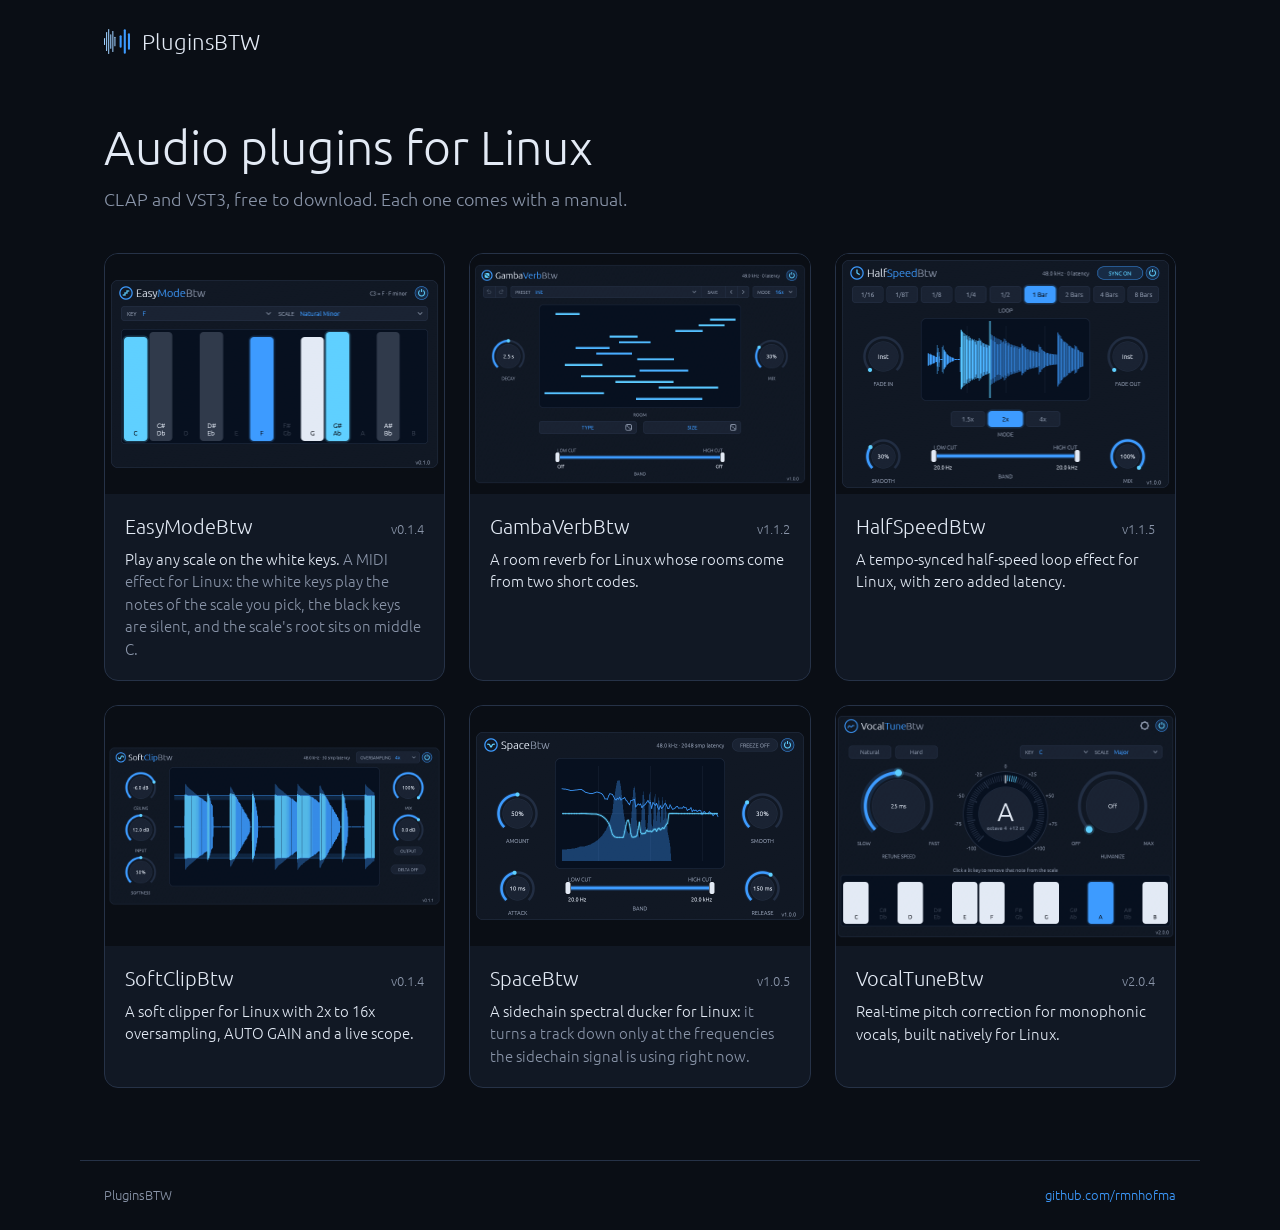
==== index.html @ 7d35f68c "PluginsBTW site, generated from the public release repositories An overview and a page per plugin, w" ====
<!doctype html>
<html lang="en">
<head>
<meta charset="utf-8">
<meta name="viewport" content="width=device-width, initial-scale=1">
<title>PluginsBTW: audio plugins for Linux</title>
<meta name="description" content="Audio plugins for Linux. CLAP and VST3, free to download.">
<meta property="og:title" content="PluginsBTW: audio plugins for Linux">
<meta property="og:description" content="Audio plugins for Linux. CLAP and VST3, free to download.">
<meta property="og:url" content="https://rmnhofma.github.io/">
<meta property="og:image" content="https://rmnhofma.github.io/assets/logo.svg">
<meta name="theme-color" content="#0a0e15">
<link rel="icon" type="image/svg+xml" href="assets/logo.svg">
<link rel="stylesheet" href="assets/site.css">
</head>
<body>
<header class="site-header">
  <a class="brand" href="./"><img src="assets/logo-mark.svg" alt="" width="26" height="25">PluginsBTW</a>
</header>
<main>

<section class="intro">
  <h1>Audio plugins for Linux</h1>
  <p>CLAP and VST3, free to download. Each one comes with a manual.</p>
</section>
<ul class="cards">

  <li class="card">
    <a href="plugins/easymodebtw/">
      <img src="plugins/easymodebtw/images/screenshot.png" alt="EasyModeBtw in F minor, with E3 and G3 held: they sound as Ab3 and C4" width="680" height="400" >
      <span class="card-text">
        <span class="card-title"><span class="card-name">EasyModeBtw</span><span class="version">v0.1.4</span></span>
        <span class="card-summary"><strong>Play any scale on the white keys.</strong> A MIDI effect for Linux: the white keys play the
notes of the scale you pick, the black keys are silent, and the scale's root sits on middle C.</span>
      </span>
    </a>
  </li>

  <li class="card">
    <a href="plugins/gambaverbbtw/">
      <img src="plugins/gambaverbbtw/images/screenshot.png" alt="GambaVerbBtw with a drum loop playing: the Init room, DECAY 2.5 s, MIX 30%" width="840" height="564" loading="lazy">
      <span class="card-text">
        <span class="card-title"><span class="card-name">GambaVerbBtw</span><span class="version">v1.1.2</span></span>
        <span class="card-summary"><strong>A room reverb for Linux whose rooms come from two short codes.</strong></span>
      </span>
    </a>
  </li>

  <li class="card">
    <a href="plugins/halfspeedbtw/">
      <img src="plugins/halfspeedbtw/images/screenshot.png" alt="HalfSpeedBtw slowing down a drum loop: 1 bar, 2x" width="680" height="480" loading="lazy">
      <span class="card-text">
        <span class="card-title"><span class="card-name">HalfSpeedBtw</span><span class="version">v1.1.5</span></span>
        <span class="card-summary"><strong>A tempo-synced half-speed loop effect for Linux, with zero added latency.</strong></span>
      </span>
    </a>
  </li>

  <li class="card">
    <a href="plugins/softclipbtw/">
      <img src="plugins/softclipbtw/images/screenshot.png" alt="SoftClipBtw clipping a drum loop: input +12 dB, ceiling -6 dB, softness 50%, 4x" width="900" height="440" loading="lazy">
      <span class="card-text">
        <span class="card-title"><span class="card-name">SoftClipBtw</span><span class="version">v0.1.4</span></span>
        <span class="card-summary"><strong>A soft clipper for Linux with 2x to 16x oversampling, AUTO GAIN and a live scope.</strong></span>
      </span>
    </a>
  </li>

  <li class="card">
    <a href="plugins/spacebtw/">
      <img src="plugins/spacebtw/images/screenshot.png" alt="SpaceBtw carving room for a sidechained tone out of a pad" width="680" height="400" loading="lazy">
      <span class="card-text">
        <span class="card-title"><span class="card-name">SpaceBtw</span><span class="version">v1.0.5</span></span>
        <span class="card-summary"><strong>A sidechain spectral ducker for Linux:</strong> it turns a track down only at the frequencies the
sidechain signal is using right now.</span>
      </span>
    </a>
  </li>

  <li class="card">
    <a href="plugins/vocaltunebtw/">
      <img src="plugins/vocaltunebtw/images/note.png" alt="VocalTuneBtw correcting an A that is 12 cents sharp" width="760" height="504" loading="lazy">
      <span class="card-text">
        <span class="card-title"><span class="card-name">VocalTuneBtw</span><span class="version">v2.0.4</span></span>
        <span class="card-summary"><strong>Real-time pitch correction for monophonic vocals, built natively for Linux.</strong></span>
      </span>
    </a>
  </li>

</ul>

</main>
<footer class="site-footer">
  <span>PluginsBTW</span>
  <a href="https://github.com/rmnhofma">github.com/rmnhofma</a>
</footer>
</body>
</html>
---- assets/site.css ----
/* PluginsBTW UI on the web. The tokens are from FrameworkBtw's docs/design/tokens.json;
   the type sizes above 13px are the site's own, for reading at length. */
:root {
  color-scheme: dark;
  --background: #0a0e15;
  --surface: #111824;
  --raised: #1a2333;
  --raised-hover: #222e43;
  --edge: #263247;
  --display: #07101f;
  --accent: #3d9bff;
  --accent-halo-strong: #3d9bff2e;
  --glow: #5fd0ff;
  --text: #e3eaf5;
  --text-dim: #8a95a9;
  --radius-control: 7px;
  --radius-display: 12px;
  --radius-panel: 14px;
  --font-sans: "Ubuntu", sans-serif;
  --font-mono: ui-monospace, "DejaVu Sans Mono", monospace;
  --page: 1120px;
}

@font-face {
  font-family: "Ubuntu";
  src: url("fonts/Ubuntu-Light.ttf") format("truetype");
  font-weight: 300;
  font-display: swap;
}

* { box-sizing: border-box; }

body {
  margin: 0;
  background: var(--background);
  color: var(--text);
  font: 300 16px/1.6 var(--font-sans);
}

main, .site-header, .site-footer {
  max-width: var(--page);
  margin: 0 auto;
  padding-inline: 24px;
}

img { display: block; max-width: 100%; height: auto; }
a { color: var(--accent); text-decoration: none; }
a:hover { color: var(--glow); }
:focus-visible { outline: 2px solid var(--glow); outline-offset: 2px; }
strong { font-weight: 700; }
h1, h2, h3 { font-weight: 300; line-height: 1.25; }

.site-header { padding-block: 24px; }
.brand {
  display: inline-flex;
  align-items: center;
  gap: 12px;
  color: var(--text);
  font-size: 22px;
}
.brand:hover { color: var(--text); }

.site-footer {
  display: flex;
  flex-wrap: wrap;
  justify-content: space-between;
  gap: 8px 24px;
  margin-top: 72px;
  padding-block: 24px;
  border-top: 1px solid var(--edge);
  color: var(--text-dim);
  font-size: 13px;
}

.version { color: var(--text-dim); font-size: 13px; white-space: nowrap; }

/* Overview */
.intro { padding-block: 32px 40px; }
.intro h1 { margin: 0 0 8px; font-size: clamp(32px, 6vw, 48px); }
.intro p { margin: 0; color: var(--text-dim); font-size: 18px; }

.cards {
  display: grid;
  grid-template-columns: repeat(auto-fill, minmax(min(320px, 100%), 1fr));
  gap: 24px;
  margin: 0;
  padding: 0;
  list-style: none;
}
.card {
  background: var(--surface);
  border: 1px solid var(--edge);
  border-radius: var(--radius-panel);
  overflow: hidden;
}
.card:hover { background: var(--raised); }
.card a { display: flex; flex-direction: column; height: 100%; color: inherit; }
.card img {
  width: 100%;
  aspect-ratio: 17 / 12;
  object-fit: contain;
  background: var(--background);
}
.card-text { display: block; padding: 16px 20px 20px; }
.card-title { display: flex; justify-content: space-between; align-items: baseline; gap: 12px; margin-bottom: 6px; }
.card-name { font-size: 20px; }
.card:hover .card-name { color: var(--glow); }
.card-summary { display: block; color: var(--text-dim); font-size: 15px; line-height: 1.5; }
.card-summary strong { color: var(--text); font-weight: 300; }

/* A plugin's page */
.back { padding-block: 4px 20px; font-size: 14px; }
.back a::before { content: "← "; }

.hero {
  display: grid;
  grid-template-columns: minmax(0, 11fr) minmax(0, 9fr);
  gap: 40px;
  align-items: center;
  padding-bottom: 48px;
}
.hero-image { width: 100%; border-radius: var(--radius-panel); }
.hero h1 { margin: 0 0 12px; font-size: clamp(32px, 5vw, 44px); }
.summary { margin: 0 0 16px; font-size: 18px; line-height: 1.5; color: var(--text-dim); }
.summary strong { color: var(--text); font-weight: 300; }
.meta { margin: 0 0 20px; color: var(--text-dim); font-size: 14px; }

.actions { display: flex; flex-wrap: wrap; gap: 12px; margin-bottom: 16px; }
.button {
  display: inline-flex;
  align-items: baseline;
  gap: 8px;
  padding: 10px 18px;
  border: 1px solid var(--edge);
  border-radius: var(--radius-control);
  background: var(--raised);
  color: var(--text);
}
.button:hover { background: var(--raised-hover); color: var(--text); }
.button-note { font-size: 13px; color: var(--text-dim); }
.button.primary {
  background: var(--accent);
  border-color: var(--accent);
  color: var(--background);
  box-shadow: 0 0 0 3px var(--accent-halo-strong);
}
.button.primary:hover { background: var(--glow); border-color: var(--glow); color: var(--background); }
.button.primary .button-note { color: var(--background); }

.links { display: flex; flex-wrap: wrap; gap: 4px 20px; margin: 0; font-size: 14px; }

.columns {
  display: grid;
  grid-template-columns: minmax(0, 1fr) 340px;
  gap: 40px;
  align-items: start;
}

.panel {
  background: var(--surface);
  border: 1px solid var(--edge);
  border-radius: var(--radius-panel);
  padding: 20px 24px;
}
.changes { position: sticky; top: 24px; max-height: calc(100vh - 48px); overflow-y: auto; font-size: 15px; }
.changes h2 { margin: 0 0 12px; font-size: 18px; }
.changes h3 { margin: 16px 0 4px; font-size: 15px; }
.changes .date { color: var(--text-dim); font-size: 13px; margin-left: 6px; }
.notes p, .notes ul { margin: 0 0 10px; }
.notes ul { padding-left: 20px; }
.changes .links { margin-bottom: 4px; }
.changes details { margin-top: 16px; padding-top: 12px; border-top: 1px solid var(--edge); }
.changes summary { cursor: pointer; color: var(--text-dim); }

.prose { min-width: 0; }
.prose > :first-child { margin-top: 0; }
.prose h2 { margin: 40px 0 12px; font-size: 26px; }
.prose li { margin-bottom: 6px; }
.prose ul { padding-left: 22px; }
code { font-family: var(--font-mono); font-size: 0.875em; }
p code, li code { padding: 1px 5px; background: var(--raised); border-radius: 4px; }
pre {
  margin: 12px 0 20px;
  padding: 14px 16px;
  overflow-x: auto;
  background: var(--display);
  border: 1px solid var(--edge);
  border-radius: var(--radius-display);
  line-height: 1.5;
}

.gallery { display: grid; grid-template-columns: repeat(auto-fill, minmax(min(280px, 100%), 1fr)); gap: 20px; }
.gallery figure { margin: 0; }
.gallery img { border-radius: var(--radius-display); }
.gallery figcaption { margin-top: 8px; color: var(--text-dim); font-size: 13px; line-height: 1.4; }

@media (max-width: 900px) {
  main, .site-header, .site-footer { padding-inline: 16px; }
  .hero, .columns { grid-template-columns: minmax(0, 1fr); }
  .hero { gap: 24px; padding-bottom: 32px; }
  .changes { position: static; max-height: none; order: -1; }
}
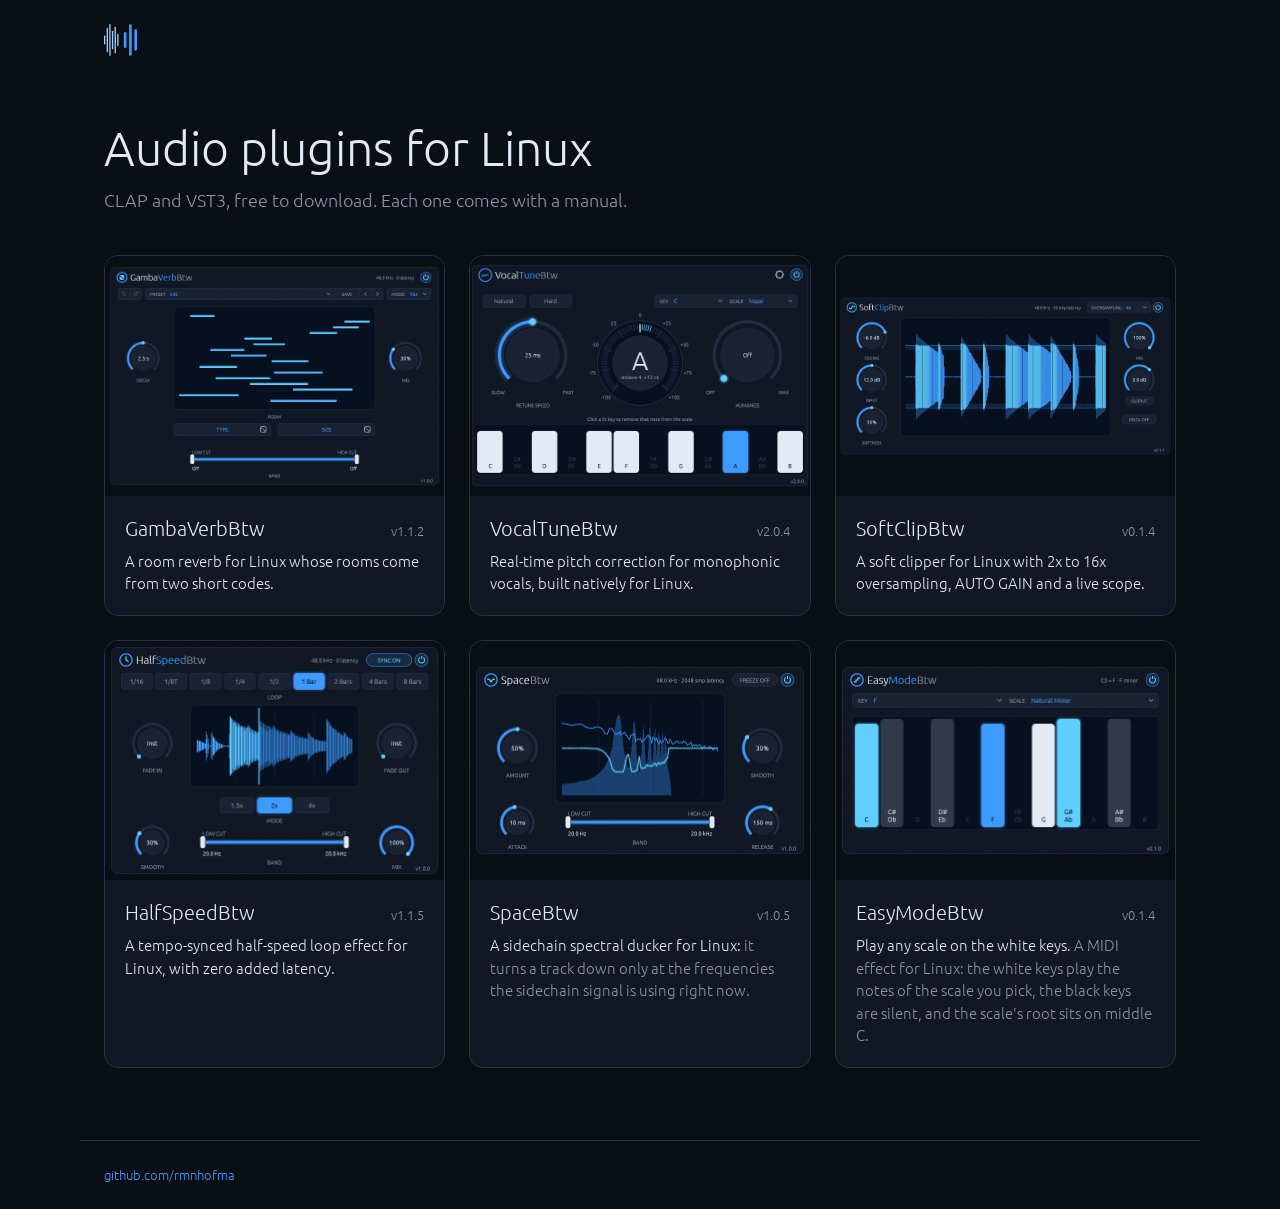
==== commit e0cf8f95: "Site: no brand name, plugins by latest release, newest first Co-Authored-By: Claude Opus 5.5 <norepl" ====
--- a/index.html
+++ b/index.html
@@ -3,9 +3,9 @@
 <head>
 <meta charset="utf-8">
 <meta name="viewport" content="width=device-width, initial-scale=1">
-<title>PluginsBTW: audio plugins for Linux</title>
+<title>Audio plugins for Linux</title>
 <meta name="description" content="Audio plugins for Linux. CLAP and VST3, free to download.">
-<meta property="og:title" content="PluginsBTW: audio plugins for Linux">
+<meta property="og:title" content="Audio plugins for Linux">
 <meta property="og:description" content="Audio plugins for Linux. CLAP and VST3, free to download.">
 <meta property="og:url" content="https://rmnhofma.github.io/">
 <meta property="og:image" content="https://rmnhofma.github.io/assets/logo.svg">
@@ -15,7 +15,7 @@
 </head>
 <body>
 <header class="site-header">
-  <a class="brand" href="./"><img src="assets/logo-mark.svg" alt="" width="26" height="25">PluginsBTW</a>
+  <a class="brand" href="./"><img src="assets/logo-mark.svg" alt="All plugins" width="33" height="32"></a>
 </header>
 <main>
 
@@ -26,22 +26,31 @@
 <ul class="cards">
 
   <li class="card">
-    <a href="plugins/easymodebtw/">
-      <img src="plugins/easymodebtw/images/screenshot.png" alt="EasyModeBtw in F minor, with E3 and G3 held: they sound as Ab3 and C4" width="680" height="400" >
+    <a href="plugins/gambaverbbtw/">
+      <img src="plugins/gambaverbbtw/images/screenshot.png" alt="GambaVerbBtw with a drum loop playing: the Init room, DECAY 2.5 s, MIX 30%" width="840" height="564" >
       <span class="card-text">
-        <span class="card-title"><span class="card-name">EasyModeBtw</span><span class="version">v0.1.4</span></span>
-        <span class="card-summary"><strong>Play any scale on the white keys.</strong> A MIDI effect for Linux: the white keys play the
-notes of the scale you pick, the black keys are silent, and the scale's root sits on middle C.</span>
+        <span class="card-title"><span class="card-name">GambaVerbBtw</span><span class="version">v1.1.2</span></span>
+        <span class="card-summary"><strong>A room reverb for Linux whose rooms come from two short codes.</strong></span>
       </span>
     </a>
   </li>
 
   <li class="card">
-    <a href="plugins/gambaverbbtw/">
-      <img src="plugins/gambaverbbtw/images/screenshot.png" alt="GambaVerbBtw with a drum loop playing: the Init room, DECAY 2.5 s, MIX 30%" width="840" height="564" loading="lazy">
+    <a href="plugins/vocaltunebtw/">
+      <img src="plugins/vocaltunebtw/images/note.png" alt="VocalTuneBtw correcting an A that is 12 cents sharp" width="760" height="504" loading="lazy">
       <span class="card-text">
-        <span class="card-title"><span class="card-name">GambaVerbBtw</span><span class="version">v1.1.2</span></span>
-        <span class="card-summary"><strong>A room reverb for Linux whose rooms come from two short codes.</strong></span>
+        <span class="card-title"><span class="card-name">VocalTuneBtw</span><span class="version">v2.0.4</span></span>
+        <span class="card-summary"><strong>Real-time pitch correction for monophonic vocals, built natively for Linux.</strong></span>
+      </span>
+    </a>
+  </li>
+
+  <li class="card">
+    <a href="plugins/softclipbtw/">
+      <img src="plugins/softclipbtw/images/screenshot.png" alt="SoftClipBtw clipping a drum loop: input +12 dB, ceiling -6 dB, softness 50%, 4x" width="900" height="440" loading="lazy">
+      <span class="card-text">
+        <span class="card-title"><span class="card-name">SoftClipBtw</span><span class="version">v0.1.4</span></span>
+        <span class="card-summary"><strong>A soft clipper for Linux with 2x to 16x oversampling, AUTO GAIN and a live scope.</strong></span>
       </span>
     </a>
   </li>
@@ -52,16 +61,6 @@
       <span class="card-text">
         <span class="card-title"><span class="card-name">HalfSpeedBtw</span><span class="version">v1.1.5</span></span>
         <span class="card-summary"><strong>A tempo-synced half-speed loop effect for Linux, with zero added latency.</strong></span>
-      </span>
-    </a>
-  </li>
-
-  <li class="card">
-    <a href="plugins/softclipbtw/">
-      <img src="plugins/softclipbtw/images/screenshot.png" alt="SoftClipBtw clipping a drum loop: input +12 dB, ceiling -6 dB, softness 50%, 4x" width="900" height="440" loading="lazy">
-      <span class="card-text">
-        <span class="card-title"><span class="card-name">SoftClipBtw</span><span class="version">v0.1.4</span></span>
-        <span class="card-summary"><strong>A soft clipper for Linux with 2x to 16x oversampling, AUTO GAIN and a live scope.</strong></span>
       </span>
     </a>
   </li>
@@ -78,11 +77,12 @@
   </li>
 
   <li class="card">
-    <a href="plugins/vocaltunebtw/">
-      <img src="plugins/vocaltunebtw/images/note.png" alt="VocalTuneBtw correcting an A that is 12 cents sharp" width="760" height="504" loading="lazy">
+    <a href="plugins/easymodebtw/">
+      <img src="plugins/easymodebtw/images/screenshot.png" alt="EasyModeBtw in F minor, with E3 and G3 held: they sound as Ab3 and C4" width="680" height="400" loading="lazy">
       <span class="card-text">
-        <span class="card-title"><span class="card-name">VocalTuneBtw</span><span class="version">v2.0.4</span></span>
-        <span class="card-summary"><strong>Real-time pitch correction for monophonic vocals, built natively for Linux.</strong></span>
+        <span class="card-title"><span class="card-name">EasyModeBtw</span><span class="version">v0.1.4</span></span>
+        <span class="card-summary"><strong>Play any scale on the white keys.</strong> A MIDI effect for Linux: the white keys play the
+notes of the scale you pick, the black keys are silent, and the scale's root sits on middle C.</span>
       </span>
     </a>
   </li>
@@ -91,7 +91,6 @@
 
 </main>
 <footer class="site-footer">
-  <span>PluginsBTW</span>
   <a href="https://github.com/rmnhofma">github.com/rmnhofma</a>
 </footer>
 </body>
--- a/assets/site.css
+++ b/assets/site.css
@@ -1,5 +1,5 @@
-/* PluginsBTW UI on the web. The tokens are from FrameworkBtw's docs/design/tokens.json;
-   the type sizes above 13px are the site's own, for reading at length. */
+/* The plugins' design tokens on the web; the type sizes above 13px are the site's own,
+   for reading at length. */
 :root {
   color-scheme: dark;
   --background: #0a0e15;
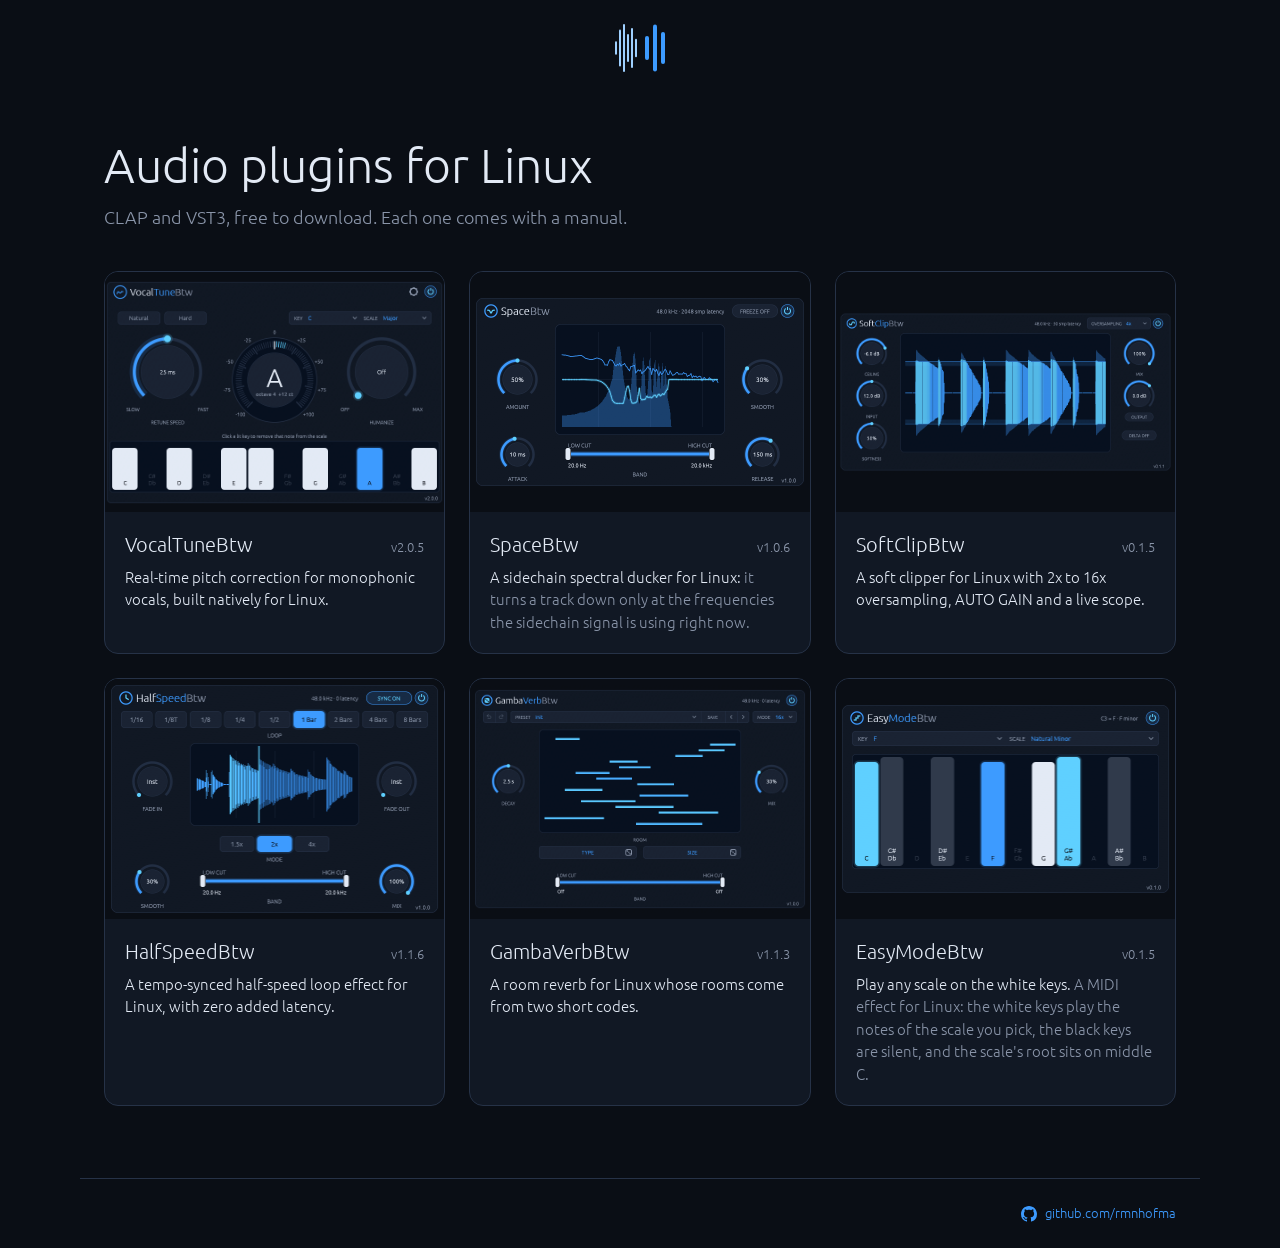
==== commit b0e35982: "Site: new releases of all plugins, centered and larger logo, GitHub link on the right Co-Authored-By" ====
--- a/index.html
+++ b/index.html
@@ -15,7 +15,7 @@
 </head>
 <body>
 <header class="site-header">
-  <a class="brand" href="./"><img src="assets/logo-mark.svg" alt="All plugins" width="33" height="32"></a>
+  <a class="brand" href="./"><img src="assets/logo-mark.svg" alt="All plugins" width="50" height="48"></a>
 </header>
 <main>
 
@@ -26,21 +26,22 @@
 <ul class="cards">
 
   <li class="card">
-    <a href="plugins/gambaverbbtw/">
-      <img src="plugins/gambaverbbtw/images/screenshot.png" alt="GambaVerbBtw with a drum loop playing: the Init room, DECAY 2.5 s, MIX 30%" width="840" height="564" >
+    <a href="plugins/vocaltunebtw/">
+      <img src="plugins/vocaltunebtw/images/note.png" alt="VocalTuneBtw correcting an A that is 12 cents sharp" width="760" height="504" >
       <span class="card-text">
-        <span class="card-title"><span class="card-name">GambaVerbBtw</span><span class="version">v1.1.2</span></span>
-        <span class="card-summary"><strong>A room reverb for Linux whose rooms come from two short codes.</strong></span>
+        <span class="card-title"><span class="card-name">VocalTuneBtw</span><span class="version">v2.0.5</span></span>
+        <span class="card-summary"><strong>Real-time pitch correction for monophonic vocals, built natively for Linux.</strong></span>
       </span>
     </a>
   </li>
 
   <li class="card">
-    <a href="plugins/vocaltunebtw/">
-      <img src="plugins/vocaltunebtw/images/note.png" alt="VocalTuneBtw correcting an A that is 12 cents sharp" width="760" height="504" loading="lazy">
+    <a href="plugins/spacebtw/">
+      <img src="plugins/spacebtw/images/screenshot.png" alt="SpaceBtw carving room for a sidechained tone out of a pad" width="680" height="400" loading="lazy">
       <span class="card-text">
-        <span class="card-title"><span class="card-name">VocalTuneBtw</span><span class="version">v2.0.4</span></span>
-        <span class="card-summary"><strong>Real-time pitch correction for monophonic vocals, built natively for Linux.</strong></span>
+        <span class="card-title"><span class="card-name">SpaceBtw</span><span class="version">v1.0.6</span></span>
+        <span class="card-summary"><strong>A sidechain spectral ducker for Linux:</strong> it turns a track down only at the frequencies the
+sidechain signal is using right now.</span>
       </span>
     </a>
   </li>
@@ -49,7 +50,7 @@
     <a href="plugins/softclipbtw/">
       <img src="plugins/softclipbtw/images/screenshot.png" alt="SoftClipBtw clipping a drum loop: input +12 dB, ceiling -6 dB, softness 50%, 4x" width="900" height="440" loading="lazy">
       <span class="card-text">
-        <span class="card-title"><span class="card-name">SoftClipBtw</span><span class="version">v0.1.4</span></span>
+        <span class="card-title"><span class="card-name">SoftClipBtw</span><span class="version">v0.1.5</span></span>
         <span class="card-summary"><strong>A soft clipper for Linux with 2x to 16x oversampling, AUTO GAIN and a live scope.</strong></span>
       </span>
     </a>
@@ -59,19 +60,18 @@
     <a href="plugins/halfspeedbtw/">
       <img src="plugins/halfspeedbtw/images/screenshot.png" alt="HalfSpeedBtw slowing down a drum loop: 1 bar, 2x" width="680" height="480" loading="lazy">
       <span class="card-text">
-        <span class="card-title"><span class="card-name">HalfSpeedBtw</span><span class="version">v1.1.5</span></span>
+        <span class="card-title"><span class="card-name">HalfSpeedBtw</span><span class="version">v1.1.6</span></span>
         <span class="card-summary"><strong>A tempo-synced half-speed loop effect for Linux, with zero added latency.</strong></span>
       </span>
     </a>
   </li>
 
   <li class="card">
-    <a href="plugins/spacebtw/">
-      <img src="plugins/spacebtw/images/screenshot.png" alt="SpaceBtw carving room for a sidechained tone out of a pad" width="680" height="400" loading="lazy">
+    <a href="plugins/gambaverbbtw/">
+      <img src="plugins/gambaverbbtw/images/screenshot.png" alt="GambaVerbBtw with a drum loop playing: the Init room, DECAY 2.5 s, MIX 30%" width="840" height="564" loading="lazy">
       <span class="card-text">
-        <span class="card-title"><span class="card-name">SpaceBtw</span><span class="version">v1.0.5</span></span>
-        <span class="card-summary"><strong>A sidechain spectral ducker for Linux:</strong> it turns a track down only at the frequencies the
-sidechain signal is using right now.</span>
+        <span class="card-title"><span class="card-name">GambaVerbBtw</span><span class="version">v1.1.3</span></span>
+        <span class="card-summary"><strong>A room reverb for Linux whose rooms come from two short codes.</strong></span>
       </span>
     </a>
   </li>
@@ -80,7 +80,7 @@
     <a href="plugins/easymodebtw/">
       <img src="plugins/easymodebtw/images/screenshot.png" alt="EasyModeBtw in F minor, with E3 and G3 held: they sound as Ab3 and C4" width="680" height="400" loading="lazy">
       <span class="card-text">
-        <span class="card-title"><span class="card-name">EasyModeBtw</span><span class="version">v0.1.4</span></span>
+        <span class="card-title"><span class="card-name">EasyModeBtw</span><span class="version">v0.1.5</span></span>
         <span class="card-summary"><strong>Play any scale on the white keys.</strong> A MIDI effect for Linux: the white keys play the
 notes of the scale you pick, the black keys are silent, and the scale's root sits on middle C.</span>
       </span>
@@ -91,7 +91,7 @@
 
 </main>
 <footer class="site-footer">
-  <a href="https://github.com/rmnhofma">github.com/rmnhofma</a>
+  <a class="github" href="https://github.com/rmnhofma"><svg viewBox="0 0 16 16" width="16" height="16" fill="currentColor" aria-hidden="true"><path d="M8 0c4.42 0 8 3.58 8 8a8.013 8.013 0 0 1-5.45 7.59c-.4.08-.55-.17-.55-.38 0-.27.01-1.13.01-2.2 0-.75-.25-1.23-.54-1.48 1.78-.2 3.65-.88 3.65-3.95 0-.88-.31-1.59-.82-2.15.08-.2.36-1.02-.08-2.12 0 0-.67-.22-2.2.82-.64-.18-1.32-.27-2-.27-.68 0-1.36.09-2 .27-1.53-1.03-2.2-.82-2.2-.82-.44 1.1-.16 1.92-.08 2.12-.51.56-.82 1.28-.82 2.15 0 3.06 1.86 3.75 3.64 3.95-.23.2-.44.55-.51 1.07-.46.21-1.61.55-2.33-.66-.15-.24-.6-.83-1.23-.82-.67.01-.27.38.01.53.34.19.73.9.82 1.13.16.45.68 1.31 2.69.94 0 .67.01 1.3.01 1.49 0 .21-.15.45-.55.38A7.995 7.995 0 0 1 0 8c0-4.42 3.58-8 8-8Z"/></svg>github.com/rmnhofma</a>
 </footer>
 </body>
 </html>
--- a/assets/site.css
+++ b/assets/site.css
@@ -50,7 +50,7 @@
 strong { font-weight: 700; }
 h1, h2, h3 { font-weight: 300; line-height: 1.25; }
 
-.site-header { padding-block: 24px; }
+.site-header { padding-block: 24px; text-align: center; }
 .brand {
   display: inline-flex;
   align-items: center;
@@ -63,7 +63,7 @@
 .site-footer {
   display: flex;
   flex-wrap: wrap;
-  justify-content: space-between;
+  justify-content: flex-end;
   gap: 8px 24px;
   margin-top: 72px;
   padding-block: 24px;
@@ -71,6 +71,8 @@
   color: var(--text-dim);
   font-size: 13px;
 }
+
+.github { display: inline-flex; align-items: center; gap: 8px; }
 
 .version { color: var(--text-dim); font-size: 13px; white-space: nowrap; }
 
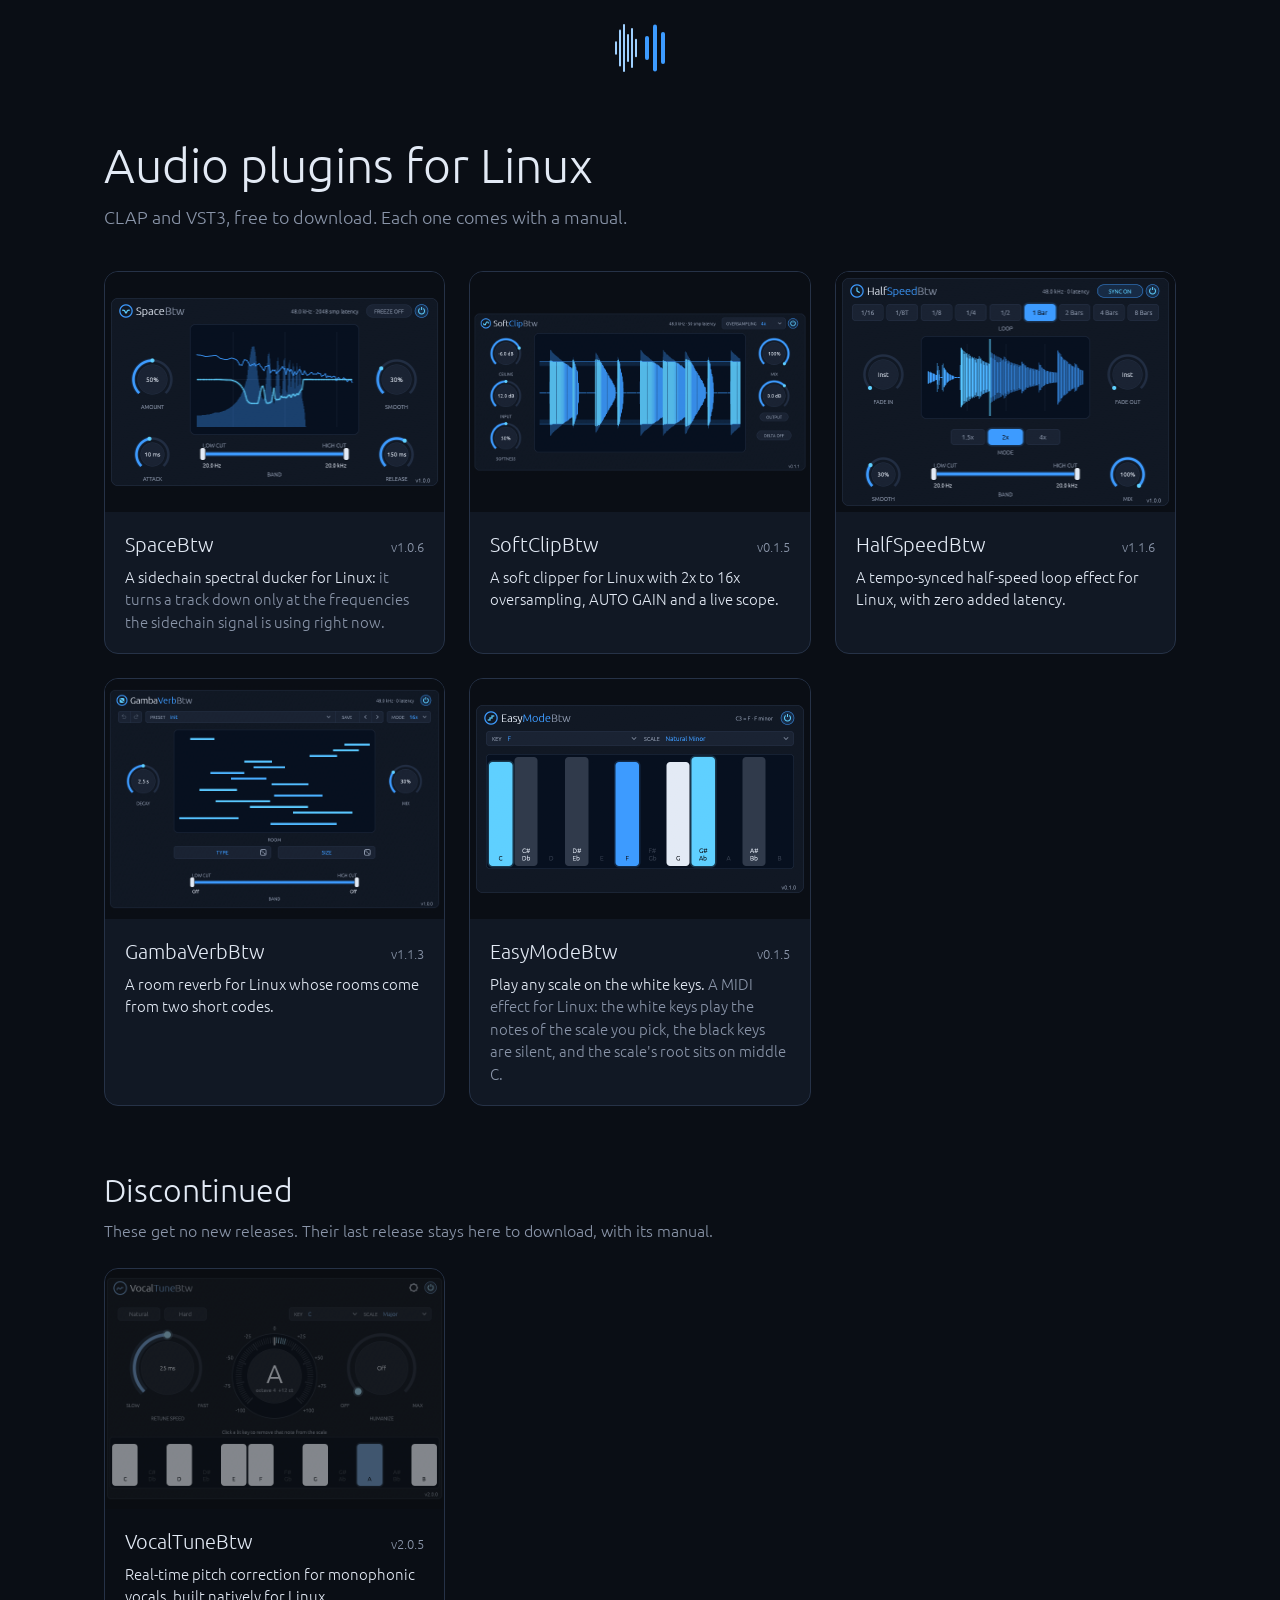
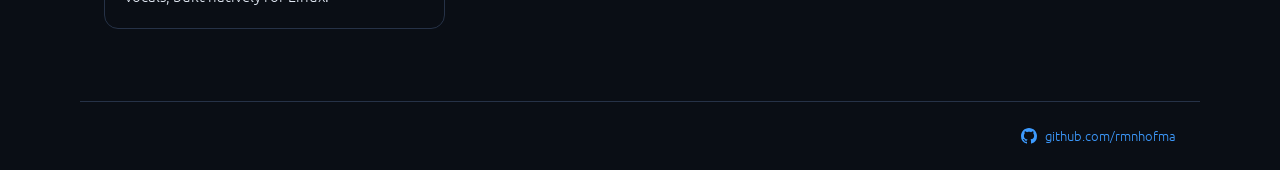
==== commit 67d896f0: "Site: VocalTuneBtw discontinued Co-Authored-By: Claude Opus 5.5 <noreply@anthropic.com>" ====
--- a/index.html
+++ b/index.html
@@ -26,18 +26,8 @@
 <ul class="cards">
 
   <li class="card">
-    <a href="plugins/vocaltunebtw/">
-      <img src="plugins/vocaltunebtw/images/note.png" alt="VocalTuneBtw correcting an A that is 12 cents sharp" width="760" height="504" >
-      <span class="card-text">
-        <span class="card-title"><span class="card-name">VocalTuneBtw</span><span class="version">v2.0.5</span></span>
-        <span class="card-summary"><strong>Real-time pitch correction for monophonic vocals, built natively for Linux.</strong></span>
-      </span>
-    </a>
-  </li>
-
-  <li class="card">
     <a href="plugins/spacebtw/">
-      <img src="plugins/spacebtw/images/screenshot.png" alt="SpaceBtw carving room for a sidechained tone out of a pad" width="680" height="400" loading="lazy">
+      <img src="plugins/spacebtw/images/screenshot.png" alt="SpaceBtw carving room for a sidechained tone out of a pad" width="680" height="400" >
       <span class="card-text">
         <span class="card-title"><span class="card-name">SpaceBtw</span><span class="version">v1.0.6</span></span>
         <span class="card-summary"><strong>A sidechain spectral ducker for Linux:</strong> it turns a track down only at the frequencies the
@@ -88,6 +78,23 @@
   </li>
 
 </ul>
+<section class="intro discontinued-intro">
+  <h2>Discontinued</h2>
+  <p>These get no new releases. Their last release stays here to download, with its manual.</p>
+</section>
+<ul class="cards">
+
+  <li class="card discontinued">
+    <a href="plugins/vocaltunebtw/">
+      <img src="plugins/vocaltunebtw/images/note.png" alt="VocalTuneBtw correcting an A that is 12 cents sharp" width="760" height="504" loading="lazy">
+      <span class="card-text">
+        <span class="card-title"><span class="card-name">VocalTuneBtw</span><span class="version">v2.0.5</span></span>
+        <span class="card-summary"><strong>Real-time pitch correction for monophonic vocals, built natively for Linux.</strong></span>
+      </span>
+    </a>
+  </li>
+
+</ul>
 
 </main>
 <footer class="site-footer">
--- a/assets/site.css
+++ b/assets/site.css
@@ -110,6 +110,28 @@
 .card-summary { display: block; color: var(--text-dim); font-size: 15px; line-height: 1.5; }
 .card-summary strong { color: var(--text); font-weight: 300; }
 
+/* Discontinued plugins: below the others, quieter, still a click away. */
+.discontinued-intro { padding-block: 64px 24px; }
+.discontinued-intro h2 { margin: 0 0 8px; font-size: clamp(24px, 4vw, 32px); }
+.discontinued-intro p { font-size: 16px; }
+.card.discontinued { background: var(--background); }
+.card.discontinued:hover { background: var(--surface); }
+.card.discontinued img { opacity: 0.55; filter: grayscale(0.6); }
+.card.discontinued:hover img { opacity: 0.8; }
+
+.badge {
+  display: inline-block;
+  padding: 1px 8px;
+  border: 1px solid var(--edge);
+  border-radius: var(--radius-control);
+  background: var(--raised);
+  color: var(--text);
+  font-size: 13px;
+  white-space: nowrap;
+}
+.notice { margin: 0 0 16px; color: var(--text-dim); font-size: 15px; line-height: 1.5; }
+.notice .badge { margin-right: 6px; }
+
 /* A plugin's page */
 .back { padding-block: 4px 20px; font-size: 14px; }
 .back a::before { content: "← "; }
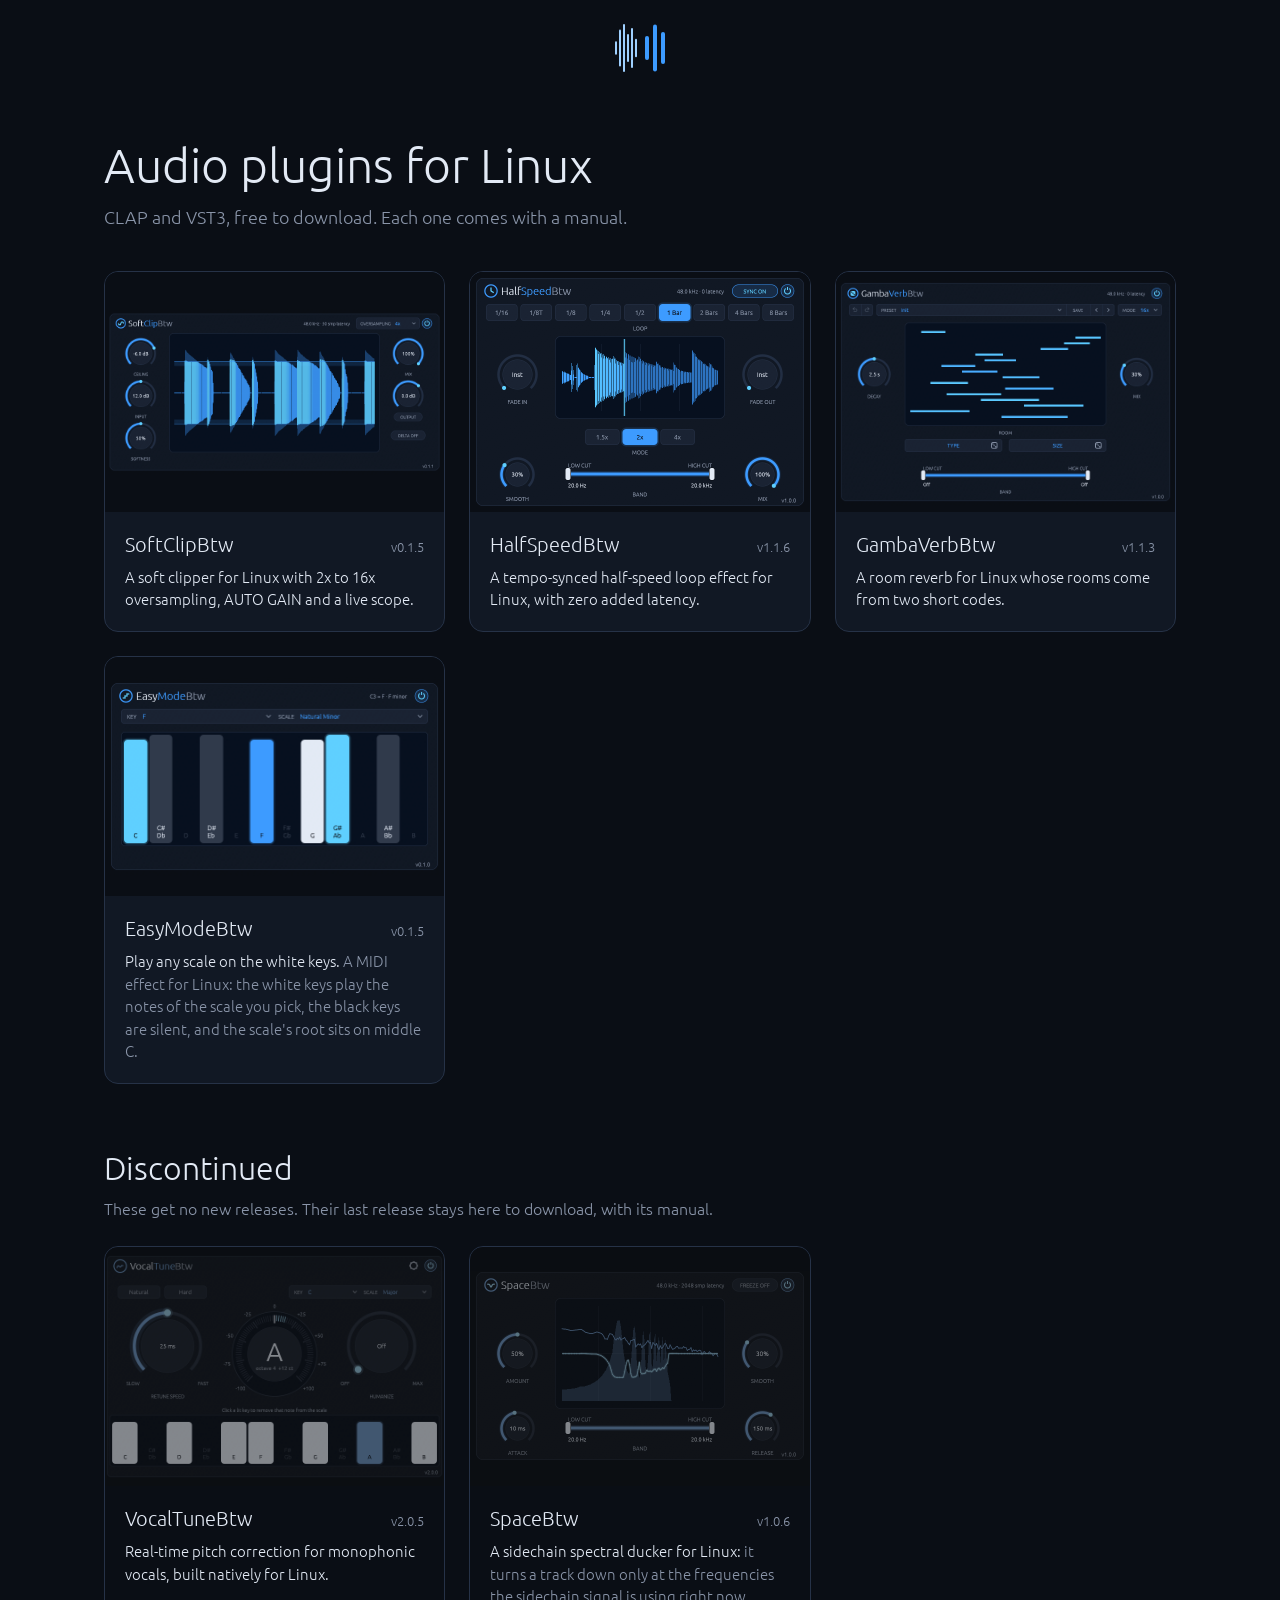
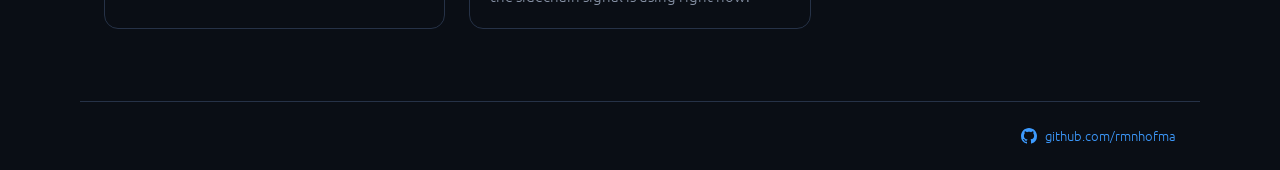
==== commit c61dc80a: "Site: SpaceBtw discontinued Co-Authored-By: Claude Opus 5.5 <noreply@anthropic.com>" ====
--- a/index.html
+++ b/index.html
@@ -26,19 +26,8 @@
 <ul class="cards">
 
   <li class="card">
-    <a href="plugins/spacebtw/">
-      <img src="plugins/spacebtw/images/screenshot.png" alt="SpaceBtw carving room for a sidechained tone out of a pad" width="680" height="400" >
-      <span class="card-text">
-        <span class="card-title"><span class="card-name">SpaceBtw</span><span class="version">v1.0.6</span></span>
-        <span class="card-summary"><strong>A sidechain spectral ducker for Linux:</strong> it turns a track down only at the frequencies the
-sidechain signal is using right now.</span>
-      </span>
-    </a>
-  </li>
-
-  <li class="card">
     <a href="plugins/softclipbtw/">
-      <img src="plugins/softclipbtw/images/screenshot.png" alt="SoftClipBtw clipping a drum loop: input +12 dB, ceiling -6 dB, softness 50%, 4x" width="900" height="440" loading="lazy">
+      <img src="plugins/softclipbtw/images/screenshot.png" alt="SoftClipBtw clipping a drum loop: input +12 dB, ceiling -6 dB, softness 50%, 4x" width="900" height="440" >
       <span class="card-text">
         <span class="card-title"><span class="card-name">SoftClipBtw</span><span class="version">v0.1.5</span></span>
         <span class="card-summary"><strong>A soft clipper for Linux with 2x to 16x oversampling, AUTO GAIN and a live scope.</strong></span>
@@ -94,6 +83,17 @@
     </a>
   </li>
 
+  <li class="card discontinued">
+    <a href="plugins/spacebtw/">
+      <img src="plugins/spacebtw/images/screenshot.png" alt="SpaceBtw carving room for a sidechained tone out of a pad" width="680" height="400" loading="lazy">
+      <span class="card-text">
+        <span class="card-title"><span class="card-name">SpaceBtw</span><span class="version">v1.0.6</span></span>
+        <span class="card-summary"><strong>A sidechain spectral ducker for Linux:</strong> it turns a track down only at the frequencies the
+sidechain signal is using right now.</span>
+      </span>
+    </a>
+  </li>
+
 </ul>
 
 </main>
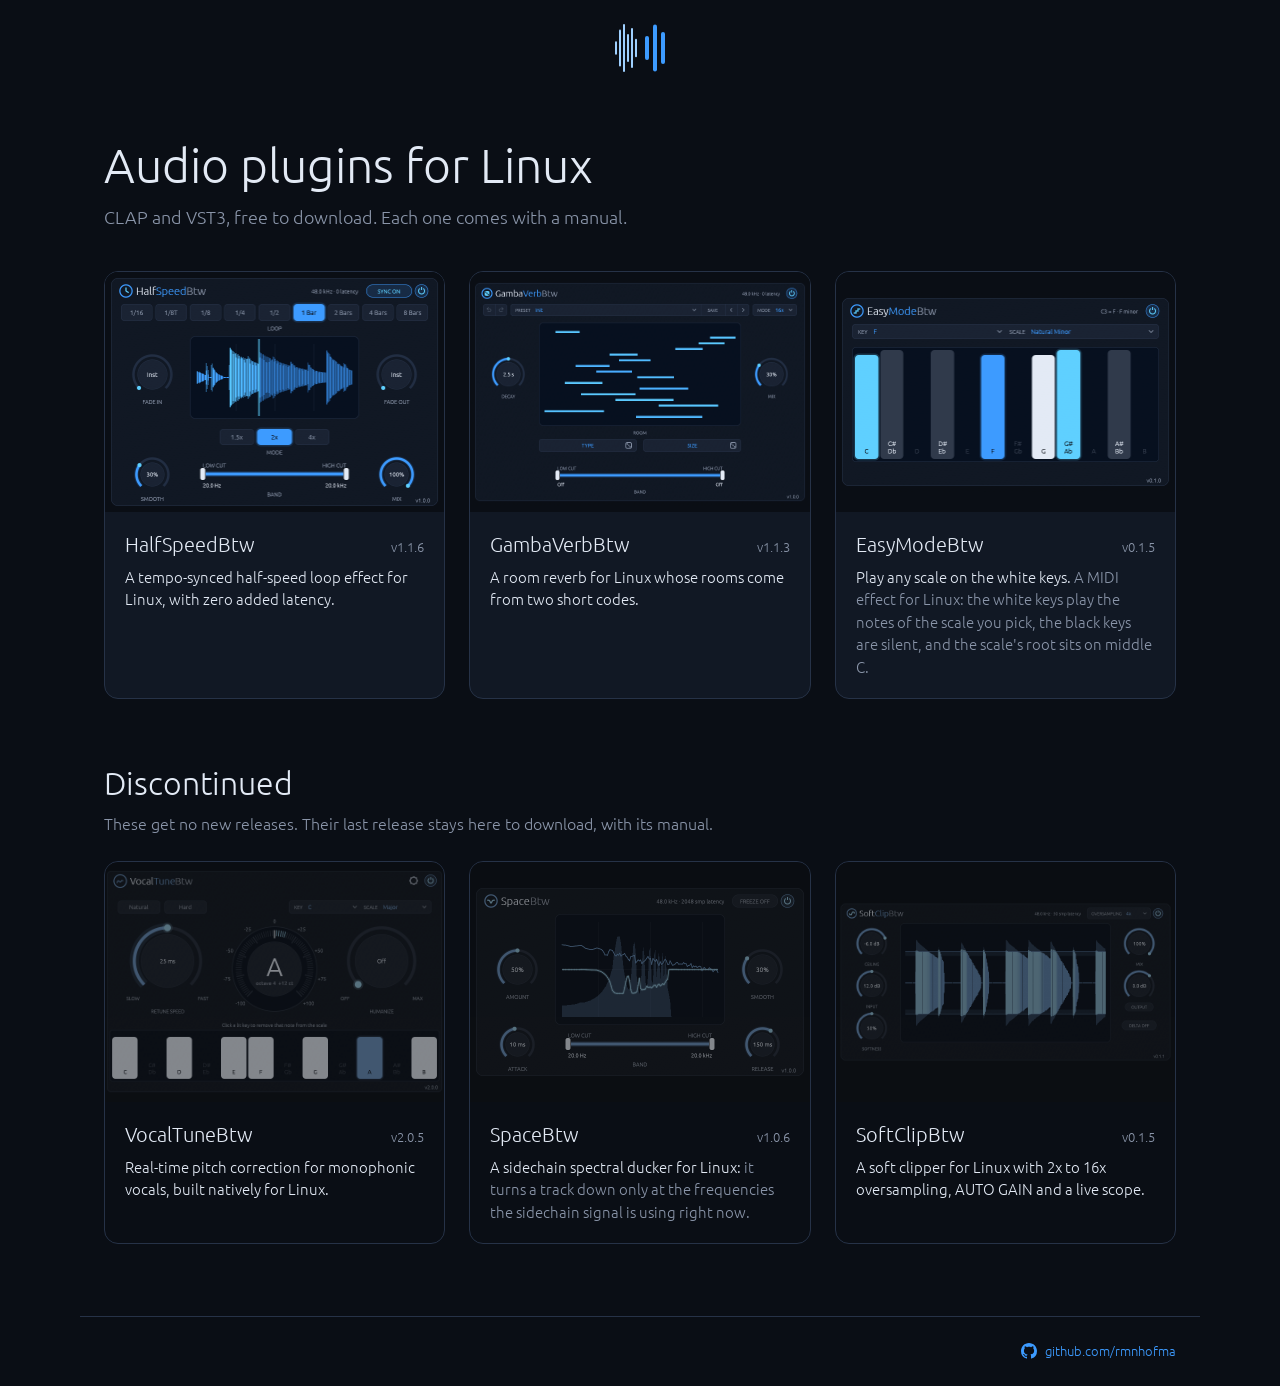
==== commit 31149078: "Site: SoftClipBtw discontinued Co-Authored-By: Claude Opus 5.5 <noreply@anthropic.com>" ====
--- a/index.html
+++ b/index.html
@@ -26,18 +26,8 @@
 <ul class="cards">
 
   <li class="card">
-    <a href="plugins/softclipbtw/">
-      <img src="plugins/softclipbtw/images/screenshot.png" alt="SoftClipBtw clipping a drum loop: input +12 dB, ceiling -6 dB, softness 50%, 4x" width="900" height="440" >
-      <span class="card-text">
-        <span class="card-title"><span class="card-name">SoftClipBtw</span><span class="version">v0.1.5</span></span>
-        <span class="card-summary"><strong>A soft clipper for Linux with 2x to 16x oversampling, AUTO GAIN and a live scope.</strong></span>
-      </span>
-    </a>
-  </li>
-
-  <li class="card">
     <a href="plugins/halfspeedbtw/">
-      <img src="plugins/halfspeedbtw/images/screenshot.png" alt="HalfSpeedBtw slowing down a drum loop: 1 bar, 2x" width="680" height="480" loading="lazy">
+      <img src="plugins/halfspeedbtw/images/screenshot.png" alt="HalfSpeedBtw slowing down a drum loop: 1 bar, 2x" width="680" height="480" >
       <span class="card-text">
         <span class="card-title"><span class="card-name">HalfSpeedBtw</span><span class="version">v1.1.6</span></span>
         <span class="card-summary"><strong>A tempo-synced half-speed loop effect for Linux, with zero added latency.</strong></span>
@@ -94,6 +84,16 @@
     </a>
   </li>
 
+  <li class="card discontinued">
+    <a href="plugins/softclipbtw/">
+      <img src="plugins/softclipbtw/images/screenshot.png" alt="SoftClipBtw clipping a drum loop: input +12 dB, ceiling -6 dB, softness 50%, 4x" width="900" height="440" loading="lazy">
+      <span class="card-text">
+        <span class="card-title"><span class="card-name">SoftClipBtw</span><span class="version">v0.1.5</span></span>
+        <span class="card-summary"><strong>A soft clipper for Linux with 2x to 16x oversampling, AUTO GAIN and a live scope.</strong></span>
+      </span>
+    </a>
+  </li>
+
 </ul>
 
 </main>
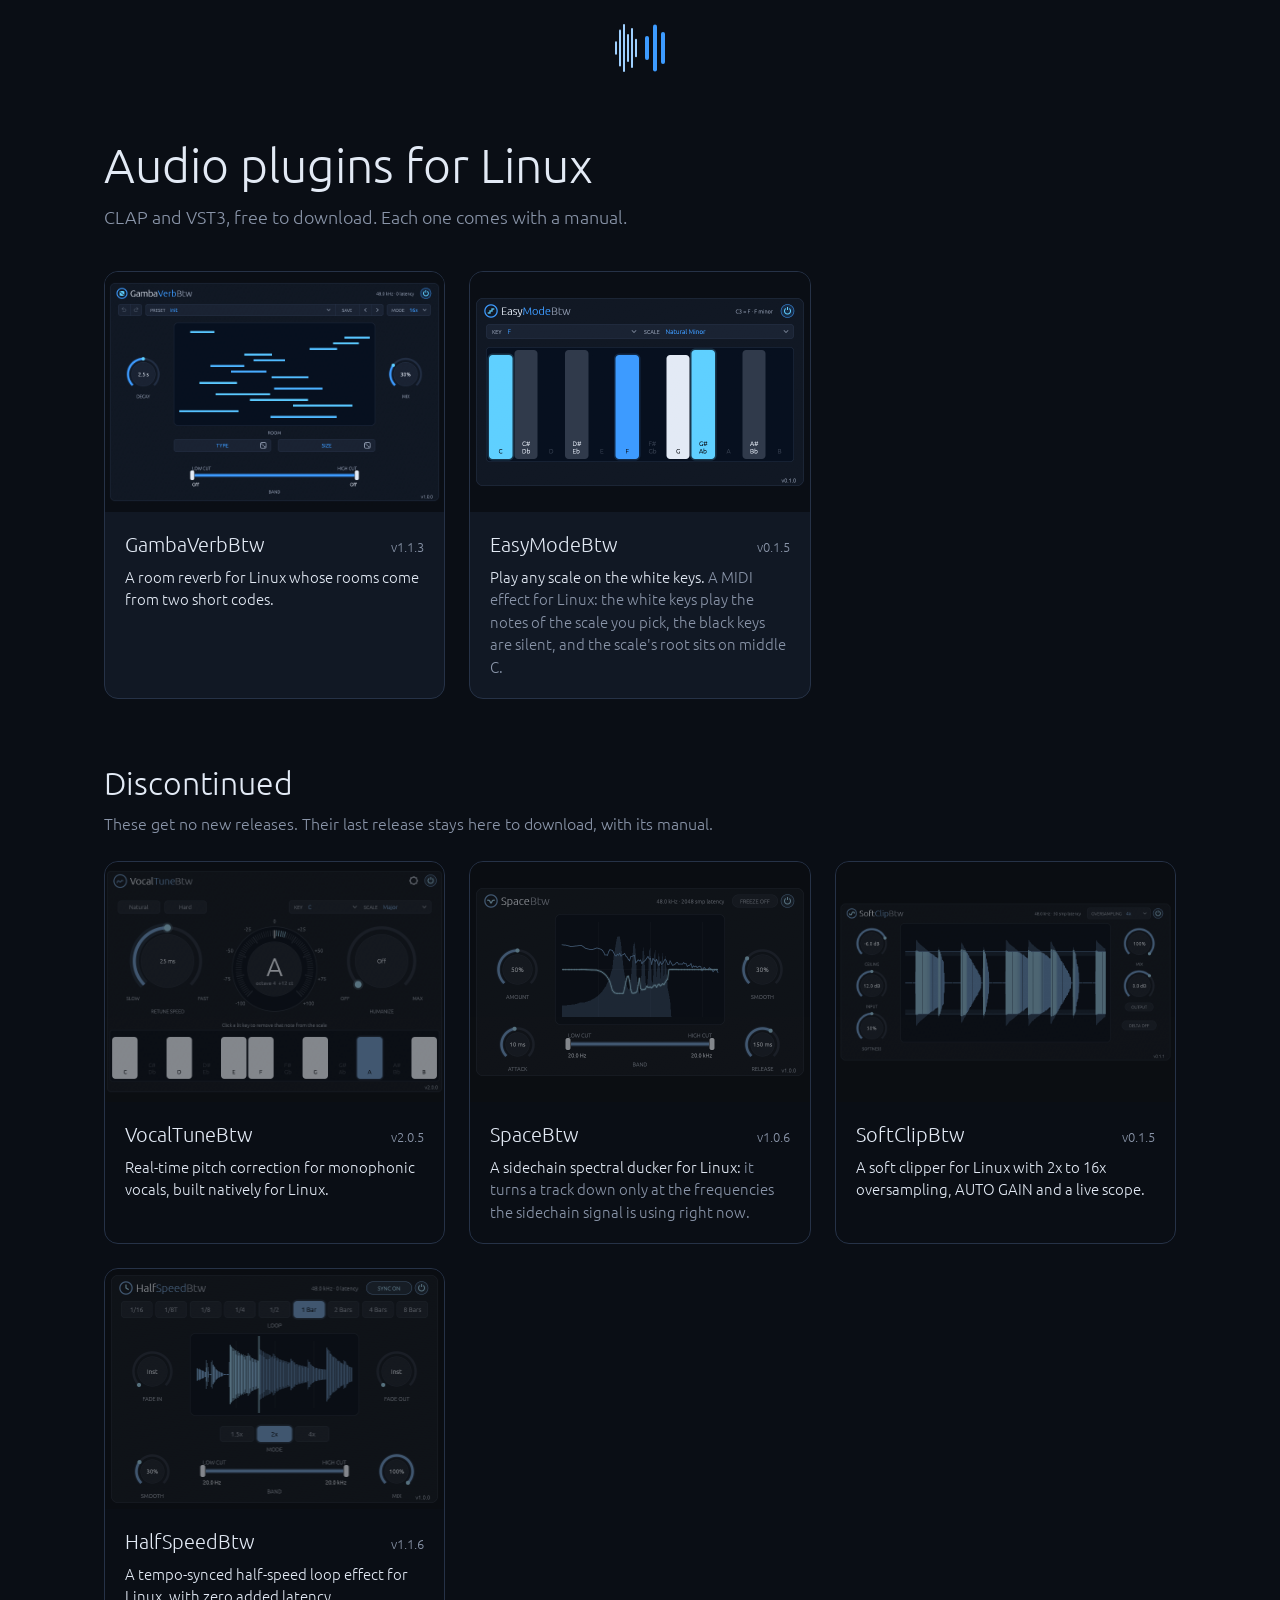
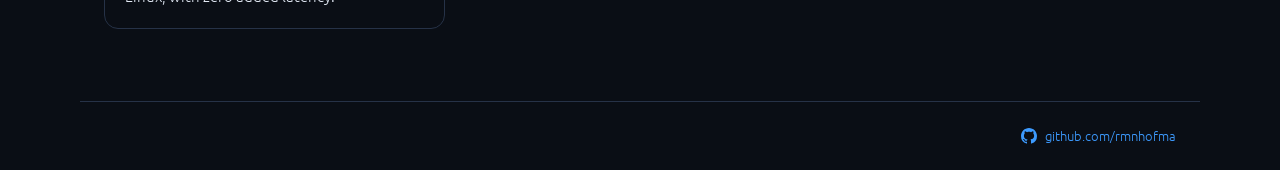
==== commit 714c3758: "Site: HalfSpeedBtw discontinued Co-Authored-By: Claude Opus 5.5 <noreply@anthropic.com>" ====
--- a/index.html
+++ b/index.html
@@ -26,18 +26,8 @@
 <ul class="cards">
 
   <li class="card">
-    <a href="plugins/halfspeedbtw/">
-      <img src="plugins/halfspeedbtw/images/screenshot.png" alt="HalfSpeedBtw slowing down a drum loop: 1 bar, 2x" width="680" height="480" >
-      <span class="card-text">
-        <span class="card-title"><span class="card-name">HalfSpeedBtw</span><span class="version">v1.1.6</span></span>
-        <span class="card-summary"><strong>A tempo-synced half-speed loop effect for Linux, with zero added latency.</strong></span>
-      </span>
-    </a>
-  </li>
-
-  <li class="card">
     <a href="plugins/gambaverbbtw/">
-      <img src="plugins/gambaverbbtw/images/screenshot.png" alt="GambaVerbBtw with a drum loop playing: the Init room, DECAY 2.5 s, MIX 30%" width="840" height="564" loading="lazy">
+      <img src="plugins/gambaverbbtw/images/screenshot.png" alt="GambaVerbBtw with a drum loop playing: the Init room, DECAY 2.5 s, MIX 30%" width="840" height="564" >
       <span class="card-text">
         <span class="card-title"><span class="card-name">GambaVerbBtw</span><span class="version">v1.1.3</span></span>
         <span class="card-summary"><strong>A room reverb for Linux whose rooms come from two short codes.</strong></span>
@@ -94,6 +84,16 @@
     </a>
   </li>
 
+  <li class="card discontinued">
+    <a href="plugins/halfspeedbtw/">
+      <img src="plugins/halfspeedbtw/images/screenshot.png" alt="HalfSpeedBtw slowing down a drum loop: 1 bar, 2x" width="680" height="480" loading="lazy">
+      <span class="card-text">
+        <span class="card-title"><span class="card-name">HalfSpeedBtw</span><span class="version">v1.1.6</span></span>
+        <span class="card-summary"><strong>A tempo-synced half-speed loop effect for Linux, with zero added latency.</strong></span>
+      </span>
+    </a>
+  </li>
+
 </ul>
 
 </main>
